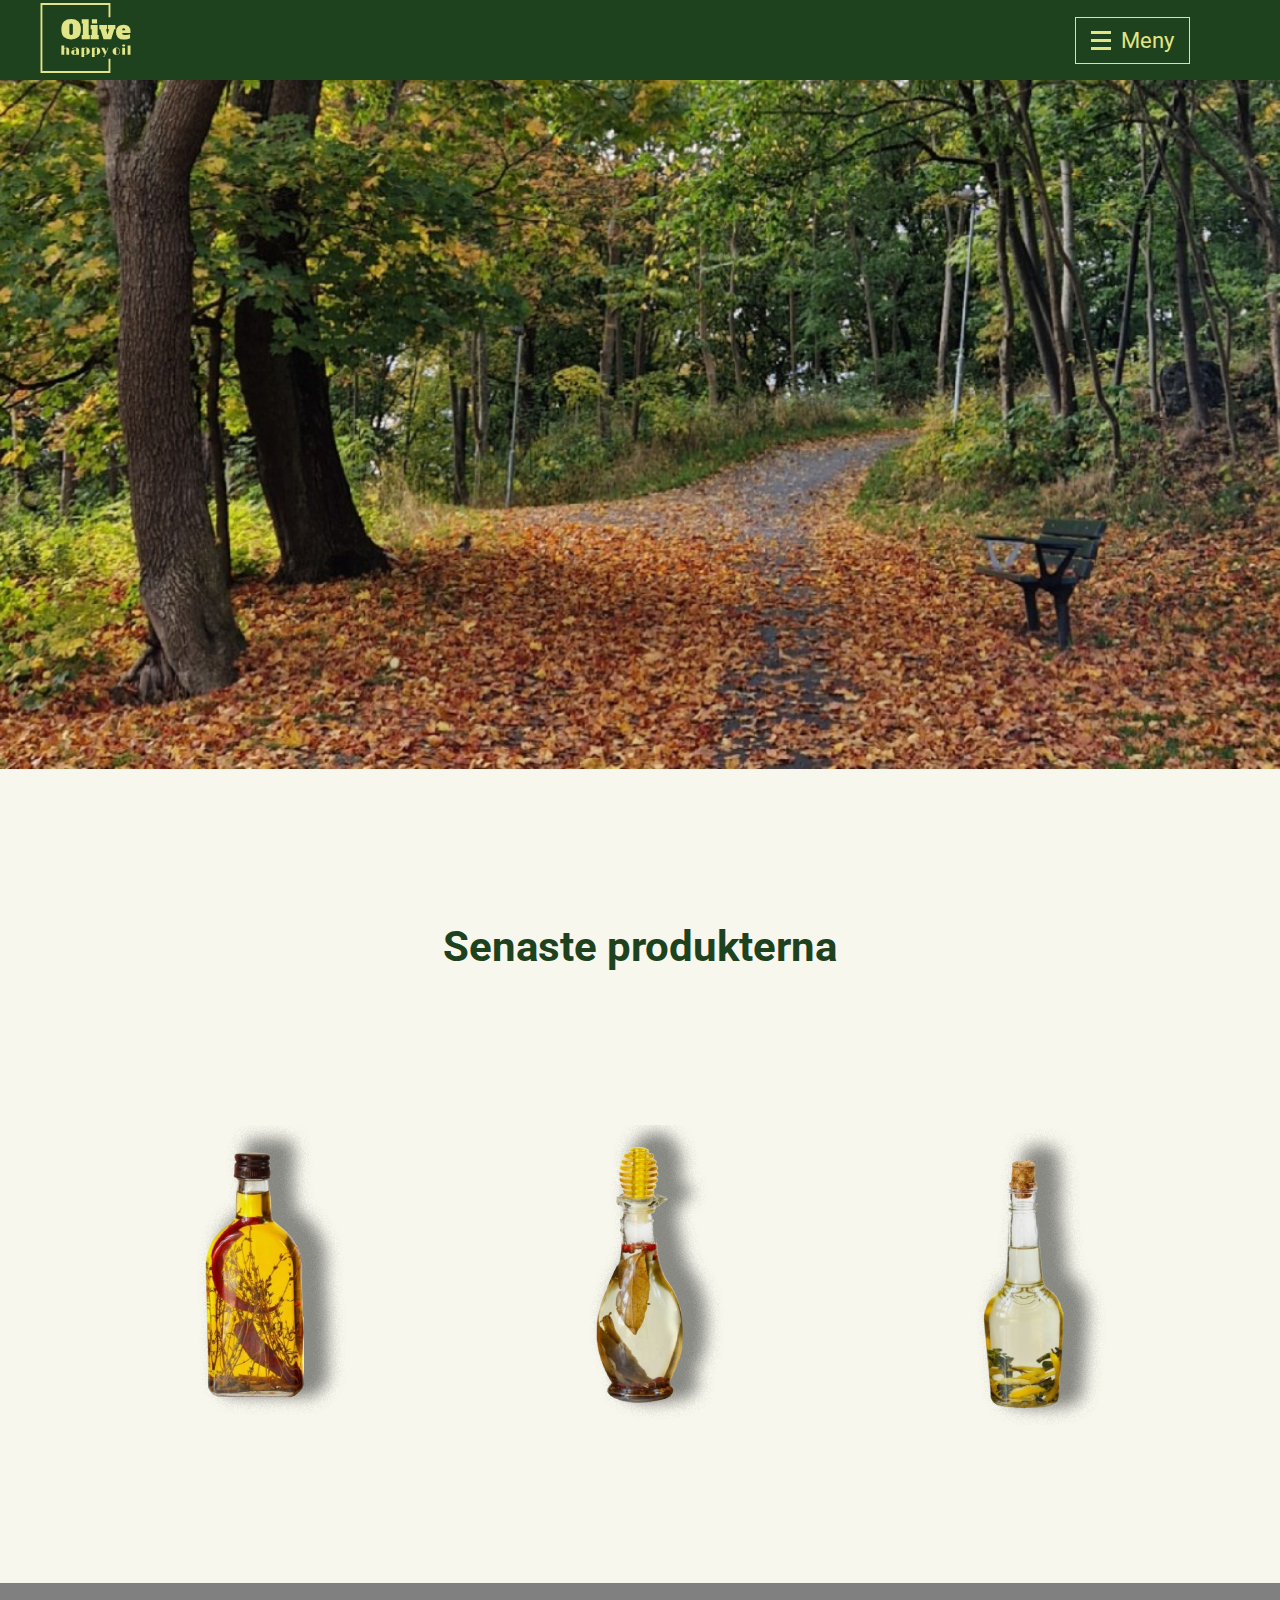
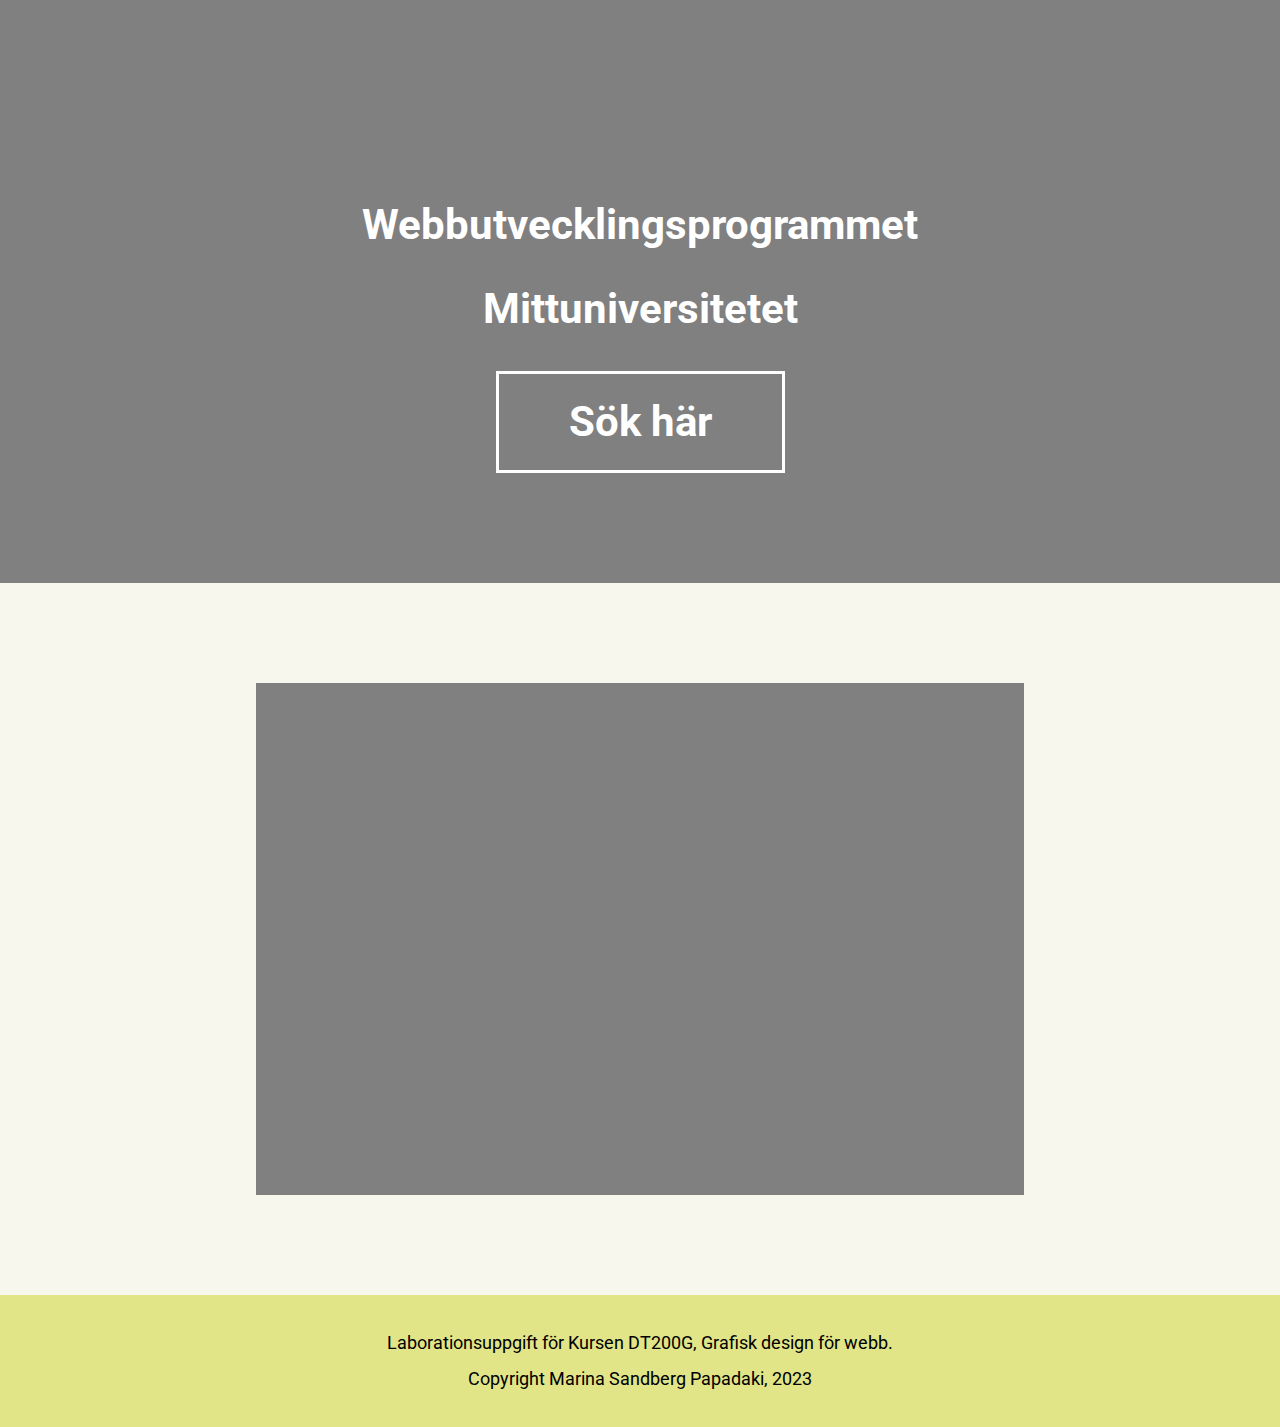
==== bildbehandling.html @ 28563b0a "product images, about me page" ====
<!DOCTYPE html>
<html lang="en">
<head>
    <meta charset="UTF-8">
    <meta name="viewport" content="width=device-width, initial-scale=1.0">
    <title>Document</title>
    <link rel="preconnect" href="https://fonts.googleapis.com">
<link rel="preconnect" href="https://fonts.gstatic.com" crossorigin>
<link href="https://fonts.googleapis.com/css2?family=Roboto:wght@700&display=swap" rel="stylesheet">
<link rel="preconnect" href="https://fonts.googleapis.com">
<link rel="preconnect" href="https://fonts.gstatic.com" crossorigin>
<link href="https://fonts.googleapis.com/css2?family=Roboto:wght@400;700&display=swap" rel="stylesheet">
    <link rel="stylesheet" href="styles.css">
    <link rel="icon" type="image/x-icon" href="/images/favicon.ico">

</head>
<body>
    <header>
        <picture><a href="index.html"><img id="logo" src="images/logo.svg" alt="logo image"></a></picture>
        <!--Regular menu-->
        <ul id="regular">
            <h6><a href="index.html">STARTSIDA</a></h6>
            <h6><a href="om mig.html">OM MIG</a></h6>
            <h6><a href="">BILDBEHANDLING</a></h6>
        </ul>
        <!--Burger menu-->
        <button class="menu-btn open" id="open-menu">
            <span class="menu-icon">
                <span class="bars"></span>
                <span class="bars"></span>
                <span class="bars"></span>
            </span>
            <span class="menu-text">Meny</span>
        </button>
        <!-- navigering -->
        <nav id="nav-menu">
            <!-- Knapp som visas om mobilmenyn är utfälld -->
            <button class="menu-btn close" id="close-menu">
                <span class="menu-icon">
                    <span class="bars cross1"></span>
                    <span class="bars cross2"></span>
                </span>
                <span class="menu-text">Stäng</span>
            </button>
            <ul>
                <li><a href="index.html">Startsida</a></li>
                <li><a href="om mig.html">Om mig</a></li>
                <li><a href="#">Bildbehandling</a></li>
            </ul>
        </nav>
    </header>
    <section id="banner">
        <picture>
            <source media="(min-width: 1521px)" srcset="/images/stor_bild.jpg">
            <source media="(min-width: 801px)" srcset="/images/mellan_bild.jpg">
            <img src="/images/liten_bild.jpg">
        </picture>
    </section>
    <section id="products">
        <h1>Senaste produkterna</h1>
        <div>
            <picture class="product"><img src="/images/frilaggning01.png"></picture>
            <picture class="product"><img src="/images/frilaggning02.png"></picture>
            <picture class="product"><img src="/images/frilaggning03.png"></picture>
        </div>
    </section>
    <section id="program">
        <h1 class="nowrap vit-text">Webbutvecklingsprogrammet <br> Mittuniversitetet</h1>
        <h1 class="wrap vit-text">Webbutvecklings-<br>programmet <br> Mittuniversitetet</h1>
        <button><h1 class="vit-text">Sök här</h1></button>
    </section>
    <section id="gif">
        <picture></picture>
    </section>
    <footer>
        Laborationsuppgift för Kursen DT200G, Grafisk design för webb. <br> Copyright Marina Sandberg Papadaki, 2023
    </footer>
    <script src="main.js"></script>
</body>
</html>
---- styles.css ----
* {
    margin: 0;
    padding: 0;
    margin-block: 0;
    padding-inline: 0;
    font-family: 'Roboto', sans-serif;
    font-size: 18px;
}

body {
    background-color: #F7F7EE;
}

h1 {
    font-size: 42px;
    font-weight: bold;
    color:  #1E421D;
}
h2 {
    font-size: 36px;
    font-weight: bold;
    color: #1E421D;
}
h3 {
    font-size: 32px;
    font-weight: bold;
}
h4 {
    font-size: 26px;
    font-weight: bold;
}
h5 {
    font-size: 23px;
    font-weight: bold;
}
h6 {
    font-size: 20px;
    font-weight: bold;
}

header {
    position: fixed;
    width: 100vw;
    background-color:   #1E421D;
    display: grid;
    grid-template-rows: auto;
    grid-template-columns: 60% 40%;
    justify-items:left;
    align-items: center;
    height: 80px;
}
#logo{
    margin-left: 40px;
}
/*-MENU-*/
nav {
    display: none;
    background-color: #1E421D;
    box-shadow: 0 0px 10px rgba(0, 0, 0, 0.71);
    font-size: 1.4em;
    position: absolute;
    right: 0;
    top: 0;
    height: 100vh;
    width: 250px;
}

#open-menu {
    display: none;
}

nav ul {
    width: 100%;
    list-style-type: none;
    text-align: center;
    margin: 0 auto;
    padding: 0;
}

nav li {
    padding: 0.8em 0;
    width: 100%;
}

nav a {
    color: #E1E587;
    text-decoration: none;
    padding: 0 1em;
}

nav li:hover {
    font-weight: bold;
    cursor: pointer;
}

/* Meny knapp, öppna meny */
.menu-btn {
    display: flex;
    align-items: center;
    padding: 8px 15px;
    border: #E1E587 solid 1.5px;
    cursor: pointer;
}

.open {
    margin: 0 0 0 24vw;
}

.menu-btn:hover {
    box-shadow: 0 0px 5px  #E1E587;;
}

.menu-icon {
    margin-right: 10px;
}

/* de tre svarta strecken (hamburg-icon) */
.bars {
    display: block;
    width: 20px;
    height: 3px;
    background-color: #E1E587;
    margin: 5px 0;
}

.menu-text {
    font-size: 1.2em;
    color: #E1E587;
}

/* Meny knapp, stäng */
.close {
    margin: 1em 1.5em;
    padding: 10px 15px;
}

/* Roterar två lodräda streck, till ett kryss */
.cross1 {
    width: 25px;
    transform: rotate(45deg);
    position: relative;
    top: 5px;
}

.cross2 {
    width: 25px;
    transform: rotate(135deg);
    position: relative;
    top: -3px;
}

#regular {
    margin-left: 210px;
    display: grid;
    grid-template-rows: auto;
    grid-template-columns: max-content max-content max-content;
    column-gap: 30px;
}

#regular a {
    text-decoration: none;
    color:#E1E587;
}

#banner picture{
    display: block;
    width: 100%;
    max-width: 100%;
    height: auto;
}

#banner picture img {
    display: block;
    width: 100%;
    height: auto;
}

#products, #about {
    margin: 3vw 10vw 12vw 10vw;
    text-align: center;
}

#products div {
    margin-top: 50px;
    display: grid;
    grid-template-rows: auto;
    grid-template-columns: auto auto auto;
    justify-items: center;
    align-items: center;
}

#products div img {
    grid-row: 1 / 4;
    grid-column: 1;
}

#name {
    grid-row: 1;
    grid-column: 2;
}
#about-text {
    grid-row: 2;
    grid-column: 2;
}
#uppgift {
    grid-row: 3;
    grid-column: 2;
}
#text-uppgift {
    grid-row: 4;
    grid-column: 2;
}

#about div {
    margin-top: 50px;
    display: grid;
    grid-template-rows: auto;
    grid-template-columns: auto auto;
    justify-items: center;
    align-items: center;
}

#program {
    height: 400px;
    background-color: grey;
    text-align: center;
    padding-top: 200px;
}

.vit-text {
    color: white;
    line-height: 2;
}

.wrap {
    display: none;
}

button {
    border: solid 3px white;
    background-color: transparent;
    margin-top: 20px;
    padding: 6px 70px;
    box-shadow: 3;
}

#gif {
    display: block;
    margin-left: auto;
    margin-right: auto;
    height: 30vw;
    width: 40vw;
    margin-top: 150px;
    margin-bottom: 150px;
    background-color: grey;
    justify-content: center;
}

footer {
    background-color: #E1E587;
    text-align: center;
    padding-top: 30px;
    padding-bottom: 30px;
    line-height: 2;
}

/*-RESPONSIVENESS-*/

@media only screen and (max-width: 1521px) {
    #regular {
        display: none;
    }
    #open-menu {
        display:flex;
    }
    #products {
        margin: 12vw 5vw 12vw 5vw;
        text-align: center;
    }
    #products div {
        margin-top: 12vw;
    }
    #gif {
        height: 40vw;
        width: 60vw;
        margin-top: 100px;
        margin-bottom: 100px;
    }
}

@media only screen and (max-width: 801px) {
    .open {
        margin: 0 0 0 10vw;
    }
    .nowrap {
        display: none;
    }
    .wrap{
        display: contents;
    }
    #gif {
        height: 40vw;
        width: 60vw;
        margin-top: 100px;
        margin-bottom: 100px;
    }
}

@media only screen and (max-width: 1000px) {
    #products div {
        display: grid;
        grid-template-rows: auto auto auto;
        grid-template-columns: auto;
        row-gap: 20px;
        place-items: center;
    }
}
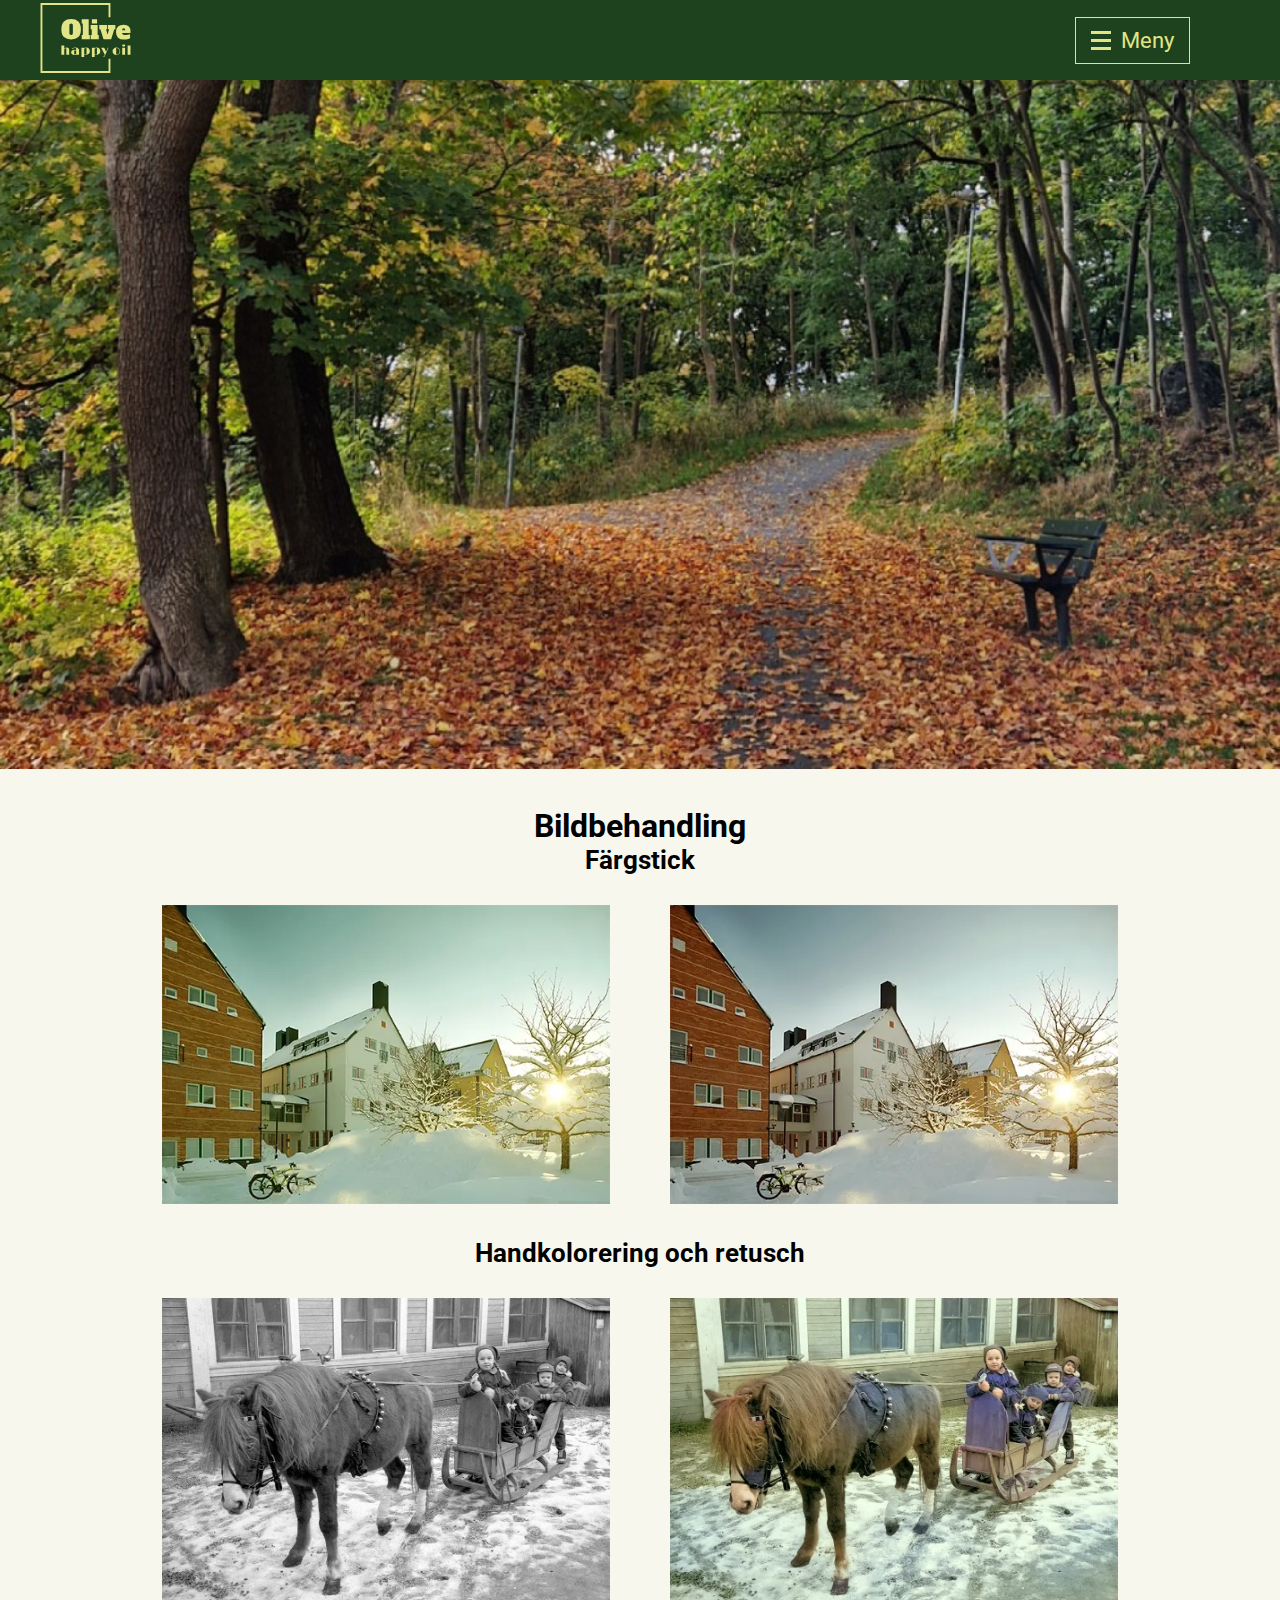
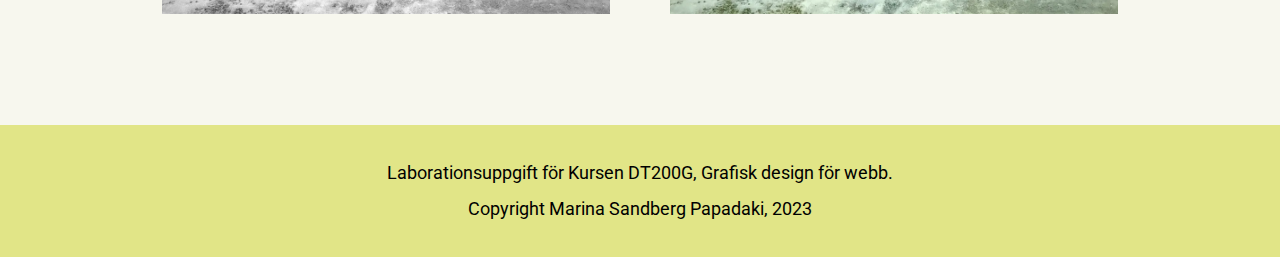
==== commit fbabe2b7: "images, about me" ====
--- a/bildbehandling.html
+++ b/bildbehandling.html
@@ -56,21 +56,30 @@
             <img src="/images/liten_bild.jpg">
         </picture>
     </section>
-    <section id="products">
-        <h1>Senaste produkterna</h1>
+    <section id="bildbehandling">
+        <h3>Bildbehandling</h3>
+        <h4>Färgstick</h4>
         <div>
-            <picture class="product"><img src="/images/frilaggning01.png"></picture>
-            <picture class="product"><img src="/images/frilaggning02.png"></picture>
-            <picture class="product"><img src="/images/frilaggning03.png"></picture>
+            <picture class="behandlade">
+                <source media="" srcset="/images/fargsticka_fore.webp">
+                <img src="/images/fargsticka_fore.jpg">
+            </picture>
+            <picture class="behandlade">
+                <source media="" srcset="/images/fargsticka.webp">
+                <img src="/images/fargsticka.jpg">
+            </picture>
         </div>
-    </section>
-    <section id="program">
-        <h1 class="nowrap vit-text">Webbutvecklingsprogrammet <br> Mittuniversitetet</h1>
-        <h1 class="wrap vit-text">Webbutvecklings-<br>programmet <br> Mittuniversitetet</h1>
-        <button><h1 class="vit-text">Sök här</h1></button>
-    </section>
-    <section id="gif">
-        <picture></picture>
+        <h4>Handkolorering och retusch</h4>
+        <div>
+            <picture class="behandlade">
+                <source media="" srcset="/images/handkolorering_fore.webp">
+                <img src="/images/handkolorering_fore.jpg">
+            </picture>
+            <picture class="behandlade">
+                <source media="" srcset="/images/handkolorering.webp">
+                <img src="/images/handkolorering_fore.jpg">
+            </picture>
+        </div>
     </section>
     <footer>
         Laborationsuppgift för Kursen DT200G, Grafisk design för webb. <br> Copyright Marina Sandberg Papadaki, 2023
--- a/styles.css
+++ b/styles.css
@@ -194,37 +194,64 @@
     grid-column: 1;
 }
 
+#bildbehandling {
+    margin: 3vw 10vw 6vw 10vw;
+    display: grid;
+    grid-template-rows: auto;
+    grid-template-columns: auto;
+    place-items: center;
+    text-align: center;
+}
+
+.behandlade img {
+    width: 35vw;
+    height: auto;
+    margin: 30px;
+}
+
+#bildbehandling div {
+    display: grid;
+    grid-template-rows: auto;
+    grid-template-columns: auto auto;
+    justify-items: center;
+    align-items: center;
+}
+
 #name {
     grid-row: 1;
     grid-column: 2;
 }
-#about-text {
-    grid-row: 2;
-    grid-column: 2;
-}
-#uppgift {
-    grid-row: 3;
-    grid-column: 2;
-}
-#text-uppgift {
-    grid-row: 4;
-    grid-column: 2;
-}
-
-#about div {
+
+#about>div {
     margin-top: 50px;
     display: grid;
     grid-template-rows: auto;
     grid-template-columns: auto auto;
-    justify-items: center;
-    align-items: center;
-}
-
+    place-items: auto;
+    padding: 30px;
+    column-gap: 60px;
+}
+
+.about-text {
+    margin: 20px;
+    line-height: 30px;
+    text-align: justify;
+}
+#profile img{
+    border-radius: 500px;
+}
 #program {
-    height: 400px;
-    background-color: grey;
+    height: 25vw;
+    width: 40vw;
+    align-items: center;
     text-align: center;
     padding-top: 200px;
+    background-image: url("/images/fargsticka.jpg");
+    position: relative;
+    left: 30vw;
+    z-index: -1;
+    opacity: 0.5;
+    background-size: cover;
 }
 
 .vit-text {
@@ -245,9 +272,8 @@
 }
 
 #gif {
-    display: block;
-    margin-left: auto;
-    margin-right: auto;
+    position: relative;
+    left: 30vw;
     height: 30vw;
     width: 40vw;
     margin-top: 150px;
@@ -280,17 +306,19 @@
     #products div {
         margin-top: 12vw;
     }
-    #gif {
-        height: 40vw;
-        width: 60vw;
+    #gif, #program{
+        padding-top: 100px;
+        height: 70vw;
+        width: 80vw;
+        left: 10vw;
         margin-top: 100px;
         margin-bottom: 100px;
     }
 }
 
-@media only screen and (max-width: 801px) {
+@media only screen and (max-width: 751px) {
     .open {
-        margin: 0 0 0 10vw;
+        margin: 0 0 0 8vw;
     }
     .nowrap {
         display: none;
@@ -298,11 +326,26 @@
     .wrap{
         display: contents;
     }
-    #gif {
-        height: 40vw;
-        width: 60vw;
+    h1 {
+        font-size: 30px;
+    }
+    #gif, #program{
+        padding-top: 10px;
+        height: 75vw;
+        width: 70vw;
+        left: 15vw;
         margin-top: 100px;
         margin-bottom: 100px;
+    }
+
+    .behandlade img {
+        width: 60vw;
+    }
+    
+    #bildbehandling div {
+        display: grid;
+        grid-template-rows: auto auto;
+        grid-template-columns: auto;
     }
 }
 
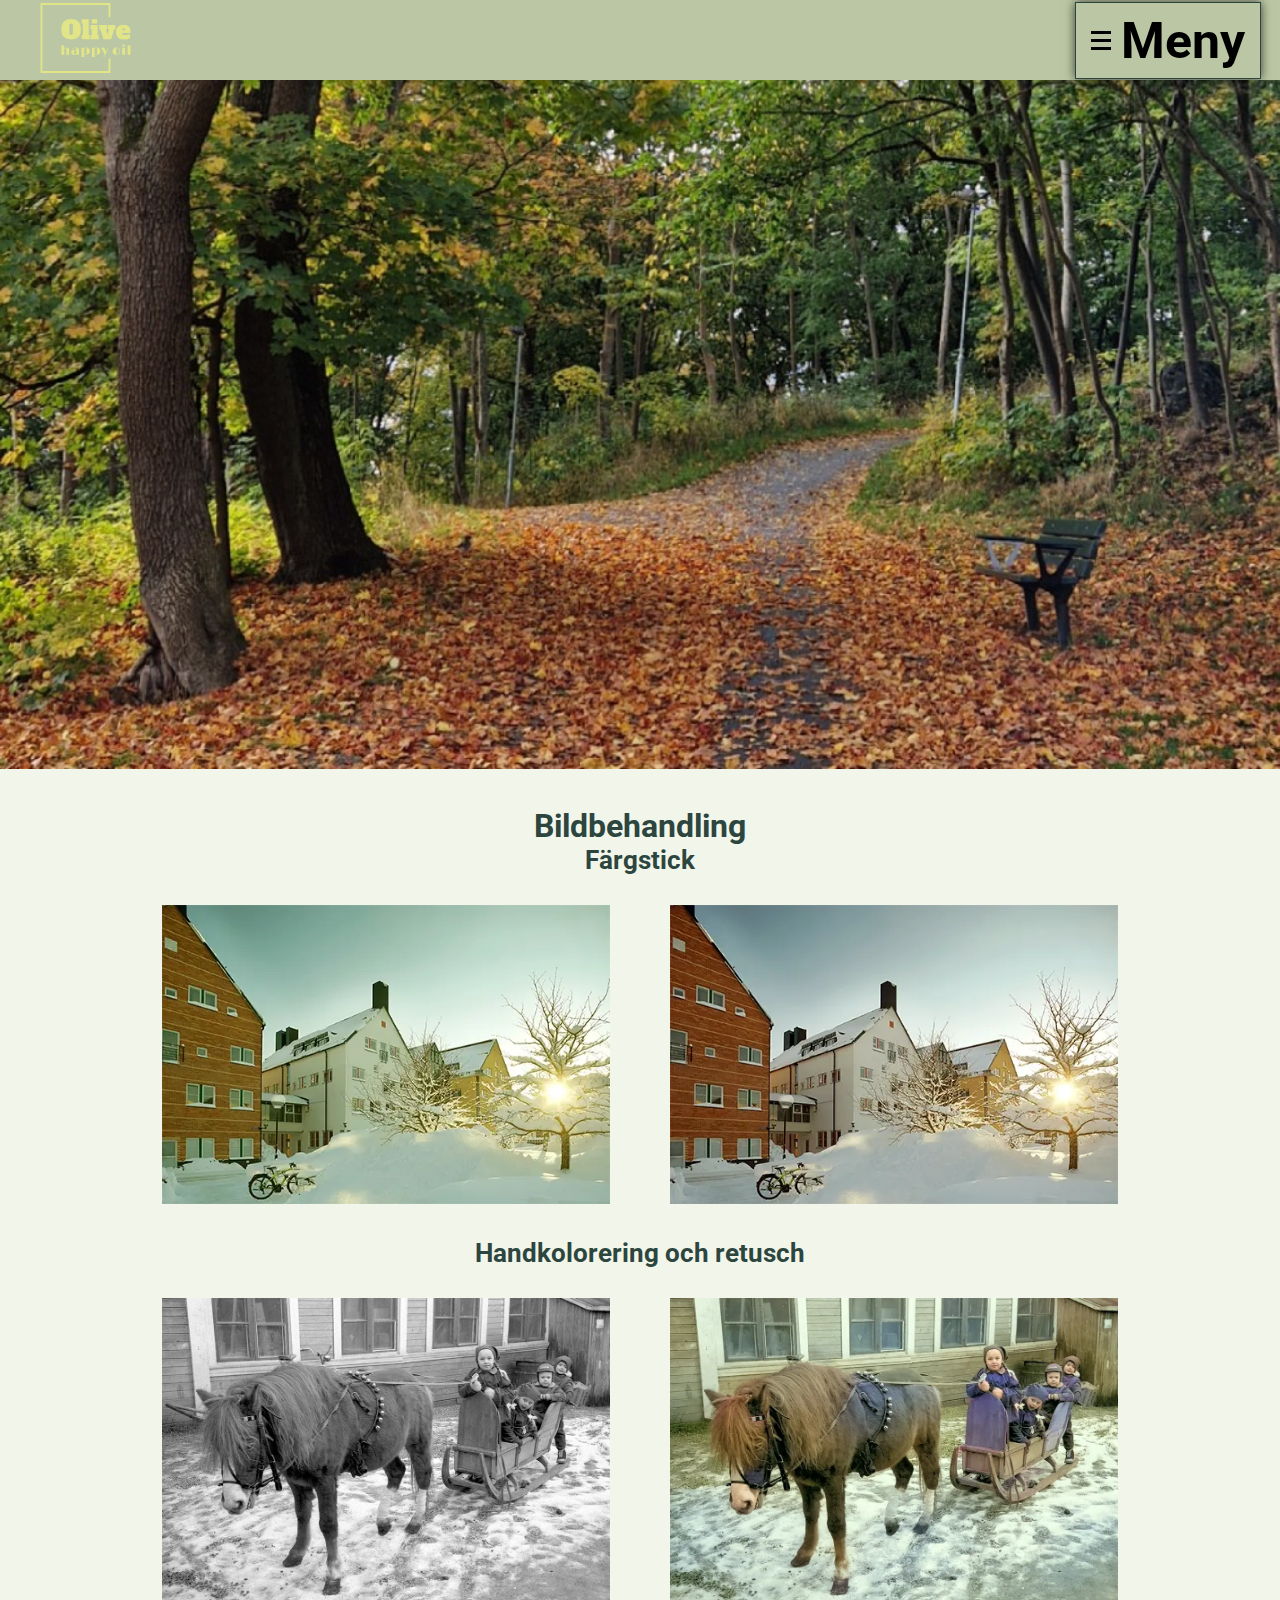
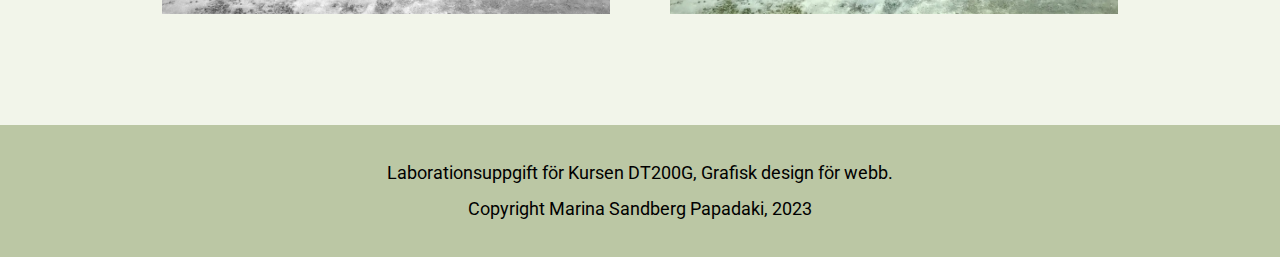
==== commit 4c70cb92: "corre3ctions after validation" ====
--- a/bildbehandling.html
+++ b/bildbehandling.html
@@ -19,9 +19,9 @@
         <picture><a href="index.html"><img id="logo" src="images/logo.svg" alt="logo image"></a></picture>
         <!--Regular menu-->
         <ul id="regular">
-            <h6><a href="index.html">STARTSIDA</a></h6>
-            <h6><a href="om mig.html">OM MIG</a></h6>
-            <h6><a href="">BILDBEHANDLING</a></h6>
+            <a href="index.html">STARTSIDA</a>
+            <a href="om_mig.html">OM MIG</a>
+            <a href="">BILDBEHANDLING</a>
         </ul>
         <!--Burger menu-->
         <button class="menu-btn open" id="open-menu">
@@ -44,16 +44,16 @@
             </button>
             <ul>
                 <li><a href="index.html">Startsida</a></li>
-                <li><a href="om mig.html">Om mig</a></li>
+                <li><a href="om_mig.html">Om mig</a></li>
                 <li><a href="#">Bildbehandling</a></li>
             </ul>
         </nav>
     </header>
     <section id="banner">
         <picture>
-            <source media="(min-width: 1521px)" srcset="/images/stor_bild.jpg">
-            <source media="(min-width: 801px)" srcset="/images/mellan_bild.jpg">
-            <img src="/images/liten_bild.jpg">
+            <source media="(min-width: 1521px)" srcset="images/stor_bild.jpg">
+            <source media="(min-width: 801px)" srcset="images/mellan_bild.jpg">
+            <img src="images/liten_bild.jpg">
         </picture>
     </section>
     <section id="bildbehandling">
@@ -61,23 +61,23 @@
         <h4>Färgstick</h4>
         <div>
             <picture class="behandlade">
-                <source media="" srcset="/images/fargsticka_fore.webp">
-                <img src="/images/fargsticka_fore.jpg">
+                <source media="" srcset="images/fargsticka_fore.webp">
+                <img src="images/fargsticka_fore.jpg">
             </picture>
             <picture class="behandlade">
-                <source media="" srcset="/images/fargsticka.webp">
-                <img src="/images/fargsticka.jpg">
+                <source media="" srcset="images/fargsticka.webp">
+                <img src="images/fargsticka.jpg">
             </picture>
         </div>
         <h4>Handkolorering och retusch</h4>
         <div>
             <picture class="behandlade">
-                <source media="" srcset="/images/handkolorering_fore.webp">
-                <img src="/images/handkolorering_fore.jpg">
+                <source media="" srcset="images/handkolorering_fore.webp">
+                <img src="images/handkolorering_fore.jpg">
             </picture>
             <picture class="behandlade">
-                <source media="" srcset="/images/handkolorering.webp">
-                <img src="/images/handkolorering_fore.jpg">
+                <source media="" srcset="images/handkolorering.webp">
+                <img src="images/handkolorering_fore.jpg">
             </picture>
         </div>
     </section>
--- a/styles.css
+++ b/styles.css
@@ -5,43 +5,54 @@
     padding-inline: 0;
     font-family: 'Roboto', sans-serif;
     font-size: 18px;
+    box-sizing: border-box;
 }
 
 body {
-    background-color: #F7F7EE;
-}
-
-h1 {
+    background-color: #F2F5EA;
+    margin: 0;
+    overflow-x: hidden;
+    --pink:#E75A7C;
+    --dark:#2C463F;
+    --green:#BBC7A4;
+    
+}
+
+h1, button {
     font-size: 42px;
     font-weight: bold;
-    color:  #1E421D;
+    color:  var(--pink);
 }
 h2 {
     font-size: 36px;
     font-weight: bold;
-    color: #1E421D;
+    color: var(--pink);
 }
 h3 {
     font-size: 32px;
     font-weight: bold;
+    color: var(--dark);
 }
 h4 {
     font-size: 26px;
     font-weight: bold;
+    color: var(--dark);
 }
 h5 {
     font-size: 23px;
     font-weight: bold;
-}
-h6 {
+    color: var(--dark);
+}
+ul a {
     font-size: 20px;
     font-weight: bold;
+    color: var(--dark);
 }
 
 header {
     position: fixed;
     width: 100vw;
-    background-color:   #1E421D;
+    background-color:var(--green);
     display: grid;
     grid-template-rows: auto;
     grid-template-columns: 60% 40%;
@@ -55,7 +66,7 @@
 /*-MENU-*/
 nav {
     display: none;
-    background-color: #1E421D;
+    background-color: var(--green);
     box-shadow: 0 0px 10px rgba(0, 0, 0, 0.71);
     font-size: 1.4em;
     position: absolute;
@@ -83,7 +94,7 @@
 }
 
 nav a {
-    color: #E1E587;
+    color: black;
     text-decoration: none;
     padding: 0 1em;
 }
@@ -98,7 +109,7 @@
     display: flex;
     align-items: center;
     padding: 8px 15px;
-    border: #E1E587 solid 1.5px;
+    border: var(--dark) solid 1.5px;
     cursor: pointer;
 }
 
@@ -107,7 +118,7 @@
 }
 
 .menu-btn:hover {
-    box-shadow: 0 0px 5px  #E1E587;;
+    box-shadow: 0 0px 5px  var(--dark);;
 }
 
 .menu-icon {
@@ -119,13 +130,13 @@
     display: block;
     width: 20px;
     height: 3px;
-    background-color: #E1E587;
+    background-color: black;
     margin: 5px 0;
 }
 
 .menu-text {
     font-size: 1.2em;
-    color: #E1E587;
+    color: black;
 }
 
 /* Meny knapp, stäng */
@@ -159,24 +170,28 @@
 
 #regular a {
     text-decoration: none;
-    color:#E1E587;
-}
-
-#banner picture{
+    color:black;
+}
+#banner {
+    overflow: hidden;
+    max-width: 100vw;
+}
+
+#banner picture img {
+    width: 100%;
+    height: auto; 
     display: block;
-    width: 100%;
-    max-width: 100%;
-    height: auto;
-}
-
-#banner picture img {
-    display: block;
-    width: 100%;
-    height: auto;
+    margin: 0 auto;
 }
 
 #products, #about {
-    margin: 3vw 10vw 12vw 10vw;
+    margin: 3vw auto 12vw auto;
+    text-align: center;
+}
+
+#products {
+    width: 60vw;
+    place-items: center;
     text-align: center;
 }
 
@@ -242,16 +257,16 @@
 }
 #program {
     height: 25vw;
-    width: 40vw;
+    width: 100vw;
     align-items: center;
     text-align: center;
     padding-top: 200px;
-    background-image: url("/images/fargsticka.jpg");
+    background-image: url("images/fargsticka.jpg");
     position: relative;
-    left: 30vw;
     z-index: -1;
     opacity: 0.5;
     background-size: cover;
+    background-position: center;
 }
 
 .vit-text {
@@ -268,22 +283,17 @@
     background-color: transparent;
     margin-top: 20px;
     padding: 6px 70px;
-    box-shadow: 3;
-}
-
-#gif {
-    position: relative;
-    left: 30vw;
-    height: 30vw;
-    width: 40vw;
-    margin-top: 150px;
-    margin-bottom: 150px;
-    background-color: grey;
-    justify-content: center;
+    box-shadow: 0 0px 10px rgba(0, 0, 0, 0.71);
+}
+
+#gif img{
+    width: 60vw;
+    margin: 150px auto 150px 20vw ;
 }
 
 footer {
-    background-color: #E1E587;
+    width: 100vw;
+    background-color: var(--green);
     text-align: center;
     padding-top: 30px;
     padding-bottom: 30px;
@@ -292,27 +302,15 @@
 
 /*-RESPONSIVENESS-*/
 
-@media only screen and (max-width: 1521px) {
-    #regular {
-        display: none;
-    }
-    #open-menu {
-        display:flex;
-    }
-    #products {
-        margin: 12vw 5vw 12vw 5vw;
-        text-align: center;
-    }
+@media only screen and (min-width: 1501px) {
     #products div {
         margin-top: 12vw;
     }
-    #gif, #program{
+    #program{
         padding-top: 100px;
-        height: 70vw;
-        width: 80vw;
-        left: 10vw;
+        height: 50vw;
         margin-top: 100px;
-        margin-bottom: 100px;
+        margin-bottom: 50px;
     }
 }
 
@@ -329,13 +327,11 @@
     h1 {
         font-size: 30px;
     }
-    #gif, #program{
-        padding-top: 10px;
+    #program{
+        padding-top: 40px;
         height: 75vw;
-        width: 70vw;
-        left: 15vw;
-        margin-top: 100px;
-        margin-bottom: 100px;
+        margin-top: 50px;
+        margin-bottom: 50px;
     }
 
     .behandlade img {
@@ -347,9 +343,27 @@
         grid-template-rows: auto auto;
         grid-template-columns: auto;
     }
-}
-
-@media only screen and (max-width: 1000px) {
+
+    #profile img{
+        width: 70vw;
+        border-radius: 500px;
+    }
+    #about>div {
+        padding: 10px;
+    }
+    .about-text {
+        margin: 10px;
+        line-height: 30px;
+    }
+}
+
+@media only screen and (max-width: 1500px) {
+    #regular {
+        display: none;
+    }
+    #open-menu {
+        display:flex;
+    }
     #products div {
         display: grid;
         grid-template-rows: auto auto auto;
@@ -357,4 +371,16 @@
         row-gap: 20px;
         place-items: center;
     }
+
+    #program{
+        height: 70vw;
+    }
+    #about>div {
+        row-gap: 30px;
+        grid-template-columns: auto;
+    }
+    #gif img{
+        width: 80vw;
+        margin: 100px auto 100px 10vw ;
+    }
 }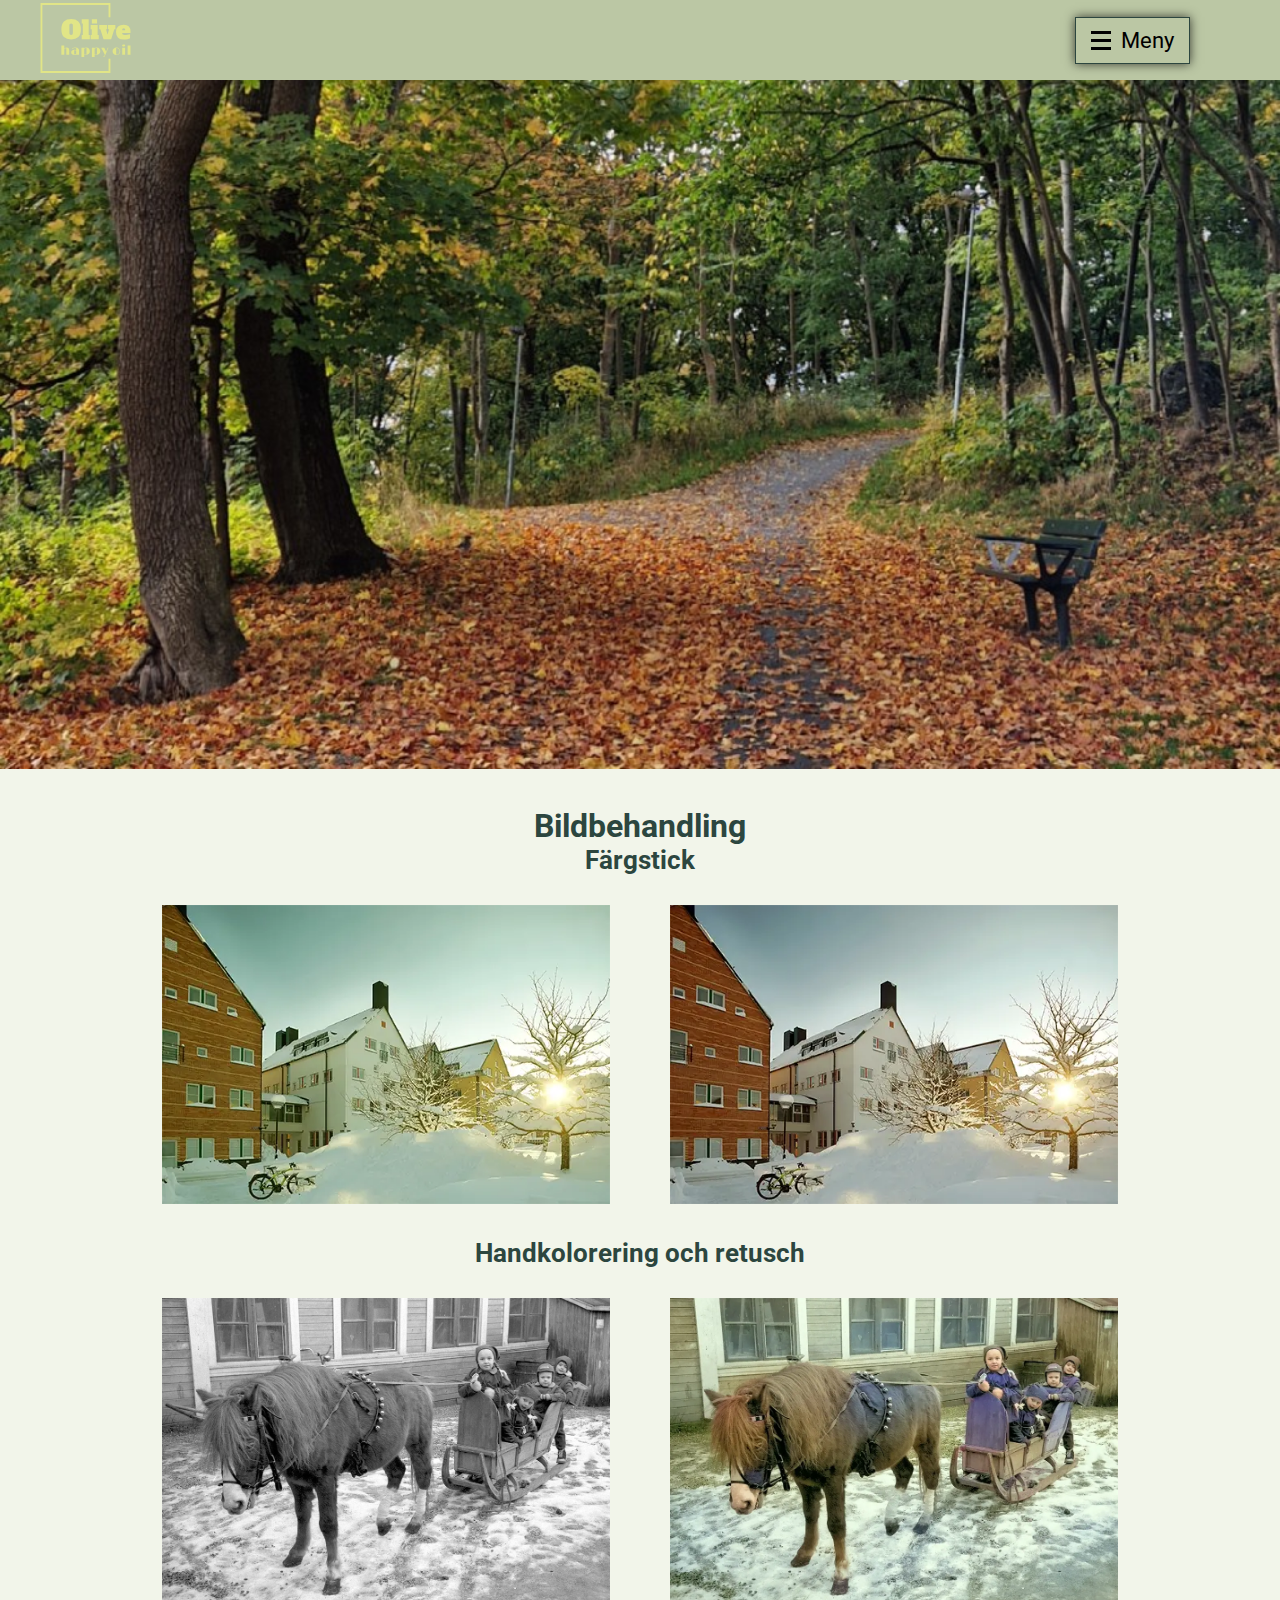
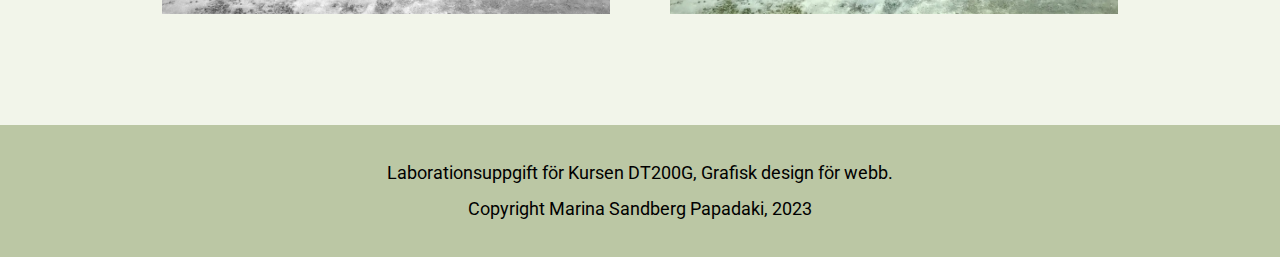
==== commit d2bdab6d: "diverse" ====
--- a/bildbehandling.html
+++ b/bildbehandling.html
@@ -19,9 +19,9 @@
         <picture><a href="index.html"><img id="logo" src="images/logo.svg" alt="logo image"></a></picture>
         <!--Regular menu-->
         <ul id="regular">
-            <a href="index.html">STARTSIDA</a>
-            <a href="om_mig.html">OM MIG</a>
-            <a href="">BILDBEHANDLING</a>
+            <li><a href="index.html">STARTSIDA</a></li>
+            <li><a href="om_mig.html">OM MIG</a></li>
+            <li><a href="bildbehandling.html">BILDBEHANDLING</a></li>
         </ul>
         <!--Burger menu-->
         <button class="menu-btn open" id="open-menu">
@@ -43,9 +43,9 @@
                 <span class="menu-text">Stäng</span>
             </button>
             <ul>
-                <li><a href="index.html">Startsida</a></li>
-                <li><a href="om_mig.html">Om mig</a></li>
-                <li><a href="#">Bildbehandling</a></li>
+                <li><a href="index.html">STARTSIDA</a></li>
+                <li><a href="om_mig.html">OM MIG</a></li>
+                <li><a href="bildbehandling.html">BILDBEHANDLING</a></li>
             </ul>
         </nav>
     </header>
--- a/styles.css
+++ b/styles.css
@@ -18,7 +18,7 @@
     
 }
 
-h1, button {
+h1, .vit-text {
     font-size: 42px;
     font-weight: bold;
     color:  var(--pink);
@@ -62,6 +62,10 @@
 }
 #logo{
     margin-left: 40px;
+}
+
+ul li {
+    text-decoration: none;
 }
 /*-MENU-*/
 nav {
